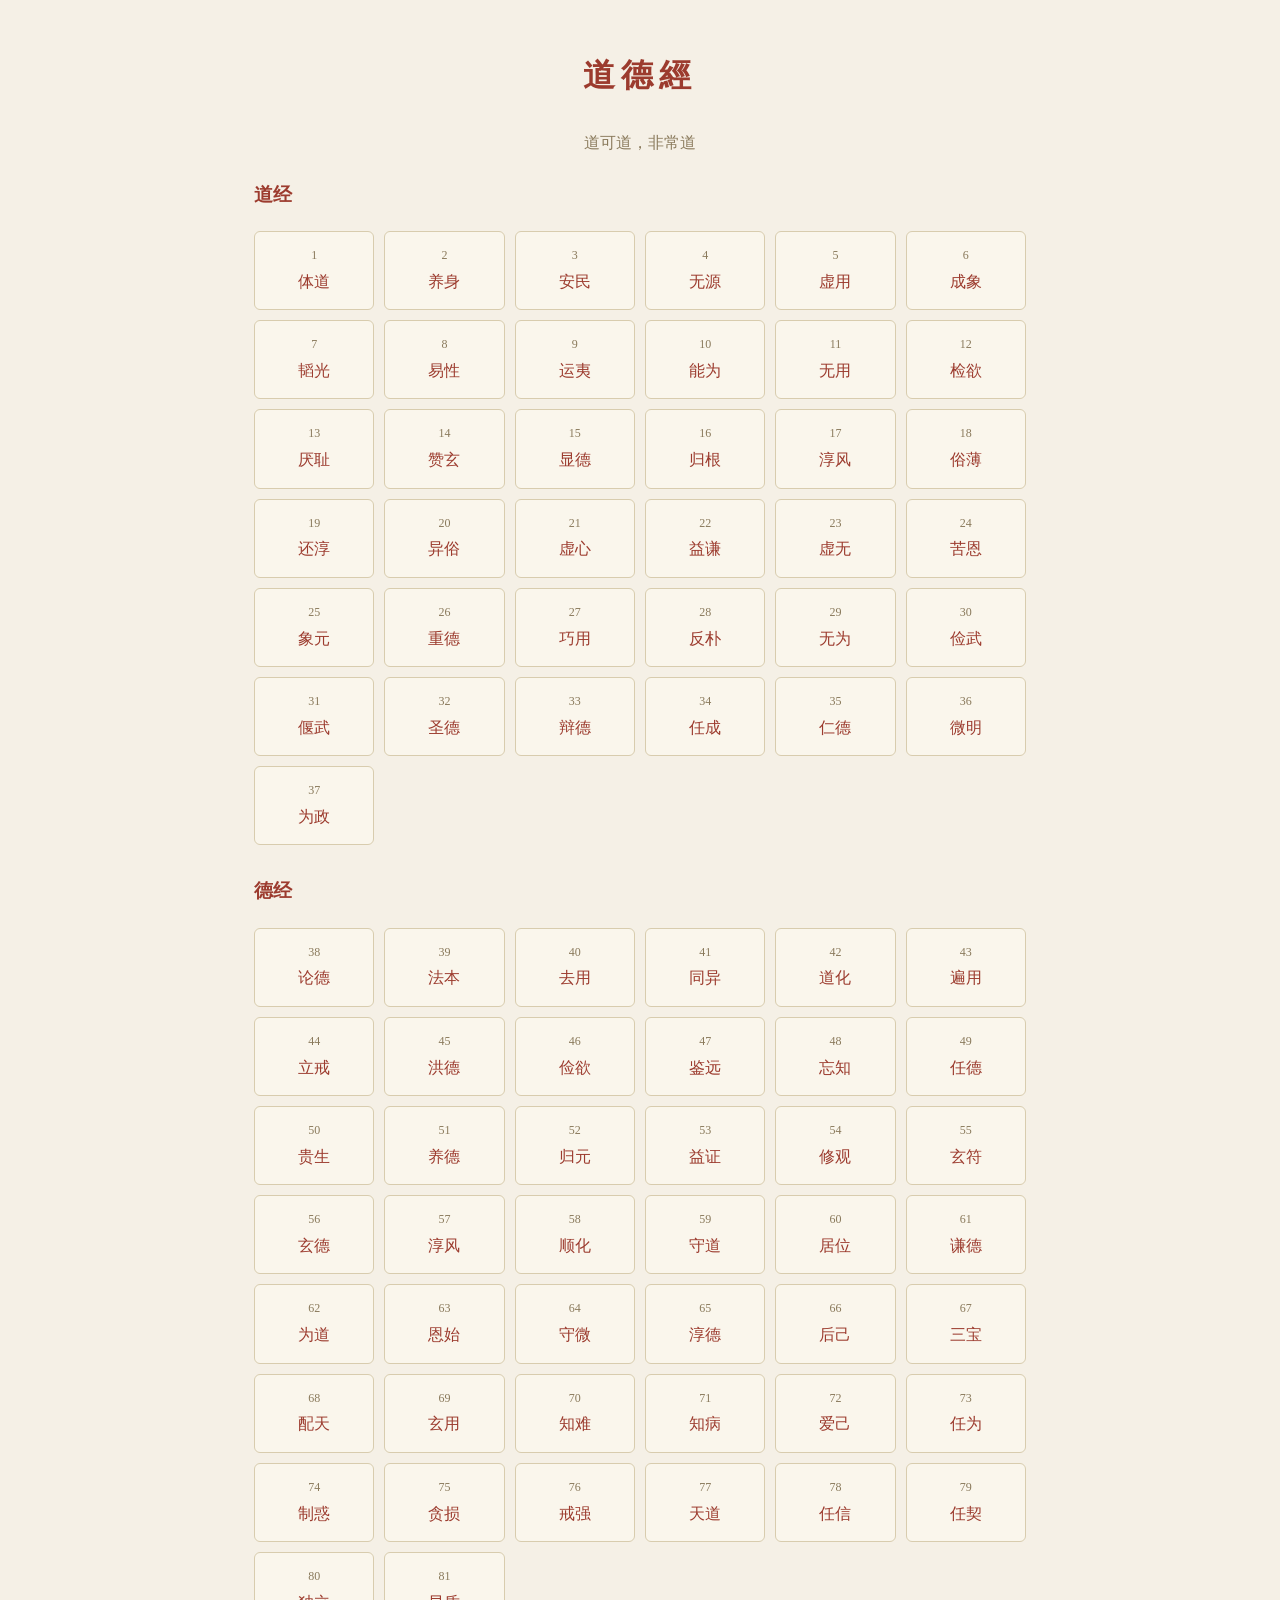
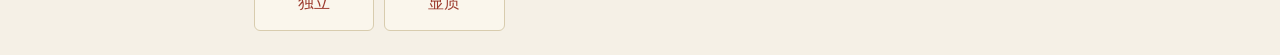
==== index.html @ 0f7efb4f "feat: 目录首页宫格" ====
<!DOCTYPE html><html lang="zh"><head><meta charset="utf-8">
<meta name="viewport" content="width=device-width,initial-scale=1">
<title>道德经</title><link rel="stylesheet" href="css/style.css"></head>
<body><div class="wrap">
  <h1 class="seal" style="text-align:center;letter-spacing:6px">道德經</h1>
  <p class="note" style="text-align:center">道可道，非常道</p>
  <h3 class="seal">道经</h3><div class="grid" id="dao"></div>
  <h3 class="seal" style="margin-top:28px">德经</h3><div class="grid" id="de"></div>
</div><script type="module" src="js/catalog.js"></script></body></html>
---- css/style.css ----
:root{
  --paper:#f5f0e6; --ink:#3a3228; --ink2:#8a7a5c; --cinnabar:#9c3b2e;
  --line:#d8ccae; --panel:#efe6d2;
  --serif:"Noto Serif SC","Songti SC",serif;
}
*{box-sizing:border-box} html,body{margin:0}
body{background:var(--paper);color:var(--ink);font-family:var(--serif);line-height:1.9}
a{color:inherit;text-decoration:none}
.seal{color:var(--cinnabar)}
.yuan{color:#5c4a32}
.en{color:#6b6150;font-style:italic}
.note{color:var(--ink2)}
.wrap{max-width:820px;margin:0 auto;padding:24px}
/* 宫格 */
.grid{display:grid;grid-template-columns:repeat(6,1fr);gap:10px}
.cell{border:1px solid var(--line);border-radius:6px;background:#faf6ec;
  padding:12px 6px;text-align:center;cursor:pointer;transition:.25s}
.cell:hover{border-color:var(--cinnabar);box-shadow:0 0 0 2px rgba(156,59,46,.12)}
.cell .no{font-size:12px;color:var(--ink2)} .cell .nm{color:var(--cinnabar)}
/* 抽屉 */
.drawer{position:fixed;top:0;left:0;bottom:0;width:220px;background:var(--panel);
  border-right:1px solid var(--line);padding:16px;overflow:auto;
  transform:translateX(-100%);transition:.3s;z-index:20}
.drawer.open{transform:none}
.drawer a{display:block;padding:4px 6px;font-size:14px;color:var(--ink2)}
.drawer a.cur{color:var(--cinnabar);font-weight:700}
/* 悬浮问道钮 */
.fab{position:fixed;right:20px;bottom:20px;width:56px;height:56px;border-radius:50%;
  background:var(--cinnabar);color:var(--paper);display:flex;align-items:center;
  justify-content:center;cursor:pointer;box-shadow:0 2px 10px rgba(0,0,0,.25);z-index:15}
@media(max-width:600px){ .grid{grid-template-columns:repeat(3,1fr)} }
.fade{animation:fade .5s ease} @keyframes fade{from{opacity:0;transform:translateY(6px)}to{opacity:1}}
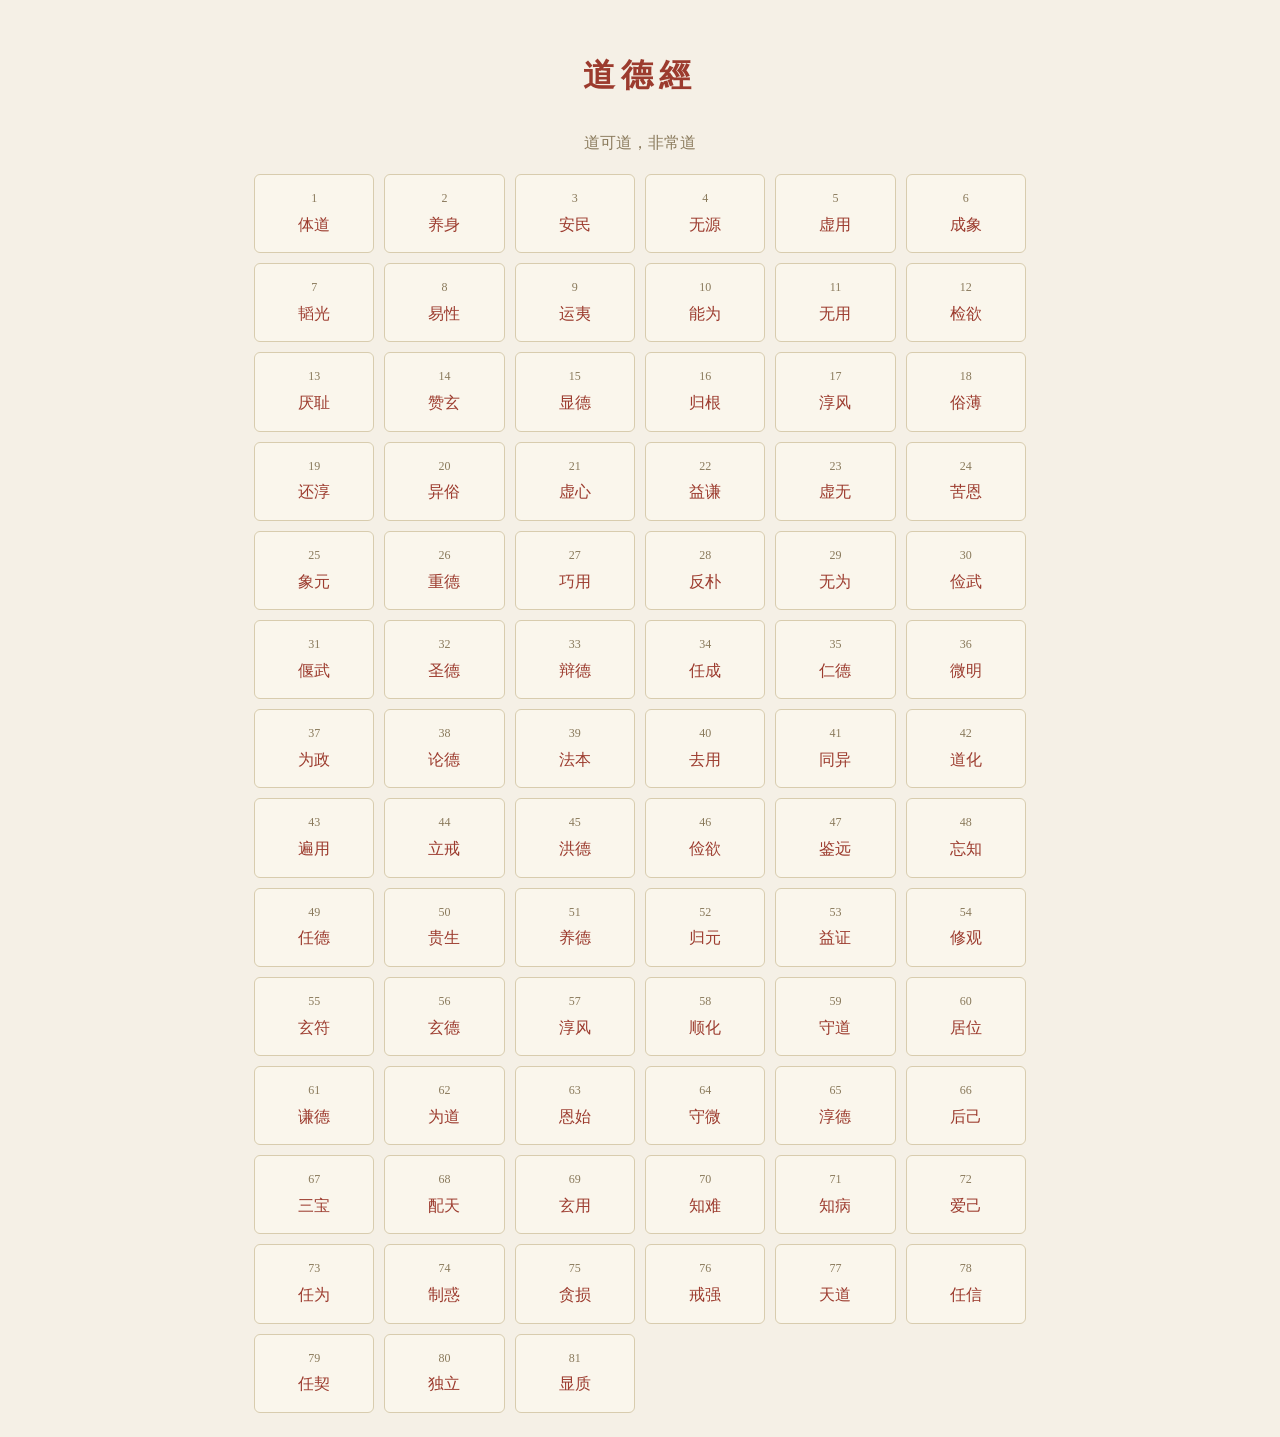
==== commit 74506755: "change: 目录改为八十一章单一网格，不分道经/德经 Co-Authored-By: Claude Opus 4.8 (1M context) <noreply@anthropic.com>" ====
--- a/index.html
+++ b/index.html
@@ -4,6 +4,5 @@
 <body><div class="wrap">
   <h1 class="seal" style="text-align:center;letter-spacing:6px">道德經</h1>
   <p class="note" style="text-align:center">道可道，非常道</p>
-  <h3 class="seal">道经</h3><div class="grid" id="dao"></div>
-  <h3 class="seal" style="margin-top:28px">德经</h3><div class="grid" id="de"></div>
+  <div class="grid" id="all"></div>
 </div><script type="module" src="js/catalog.js"></script></body></html>
